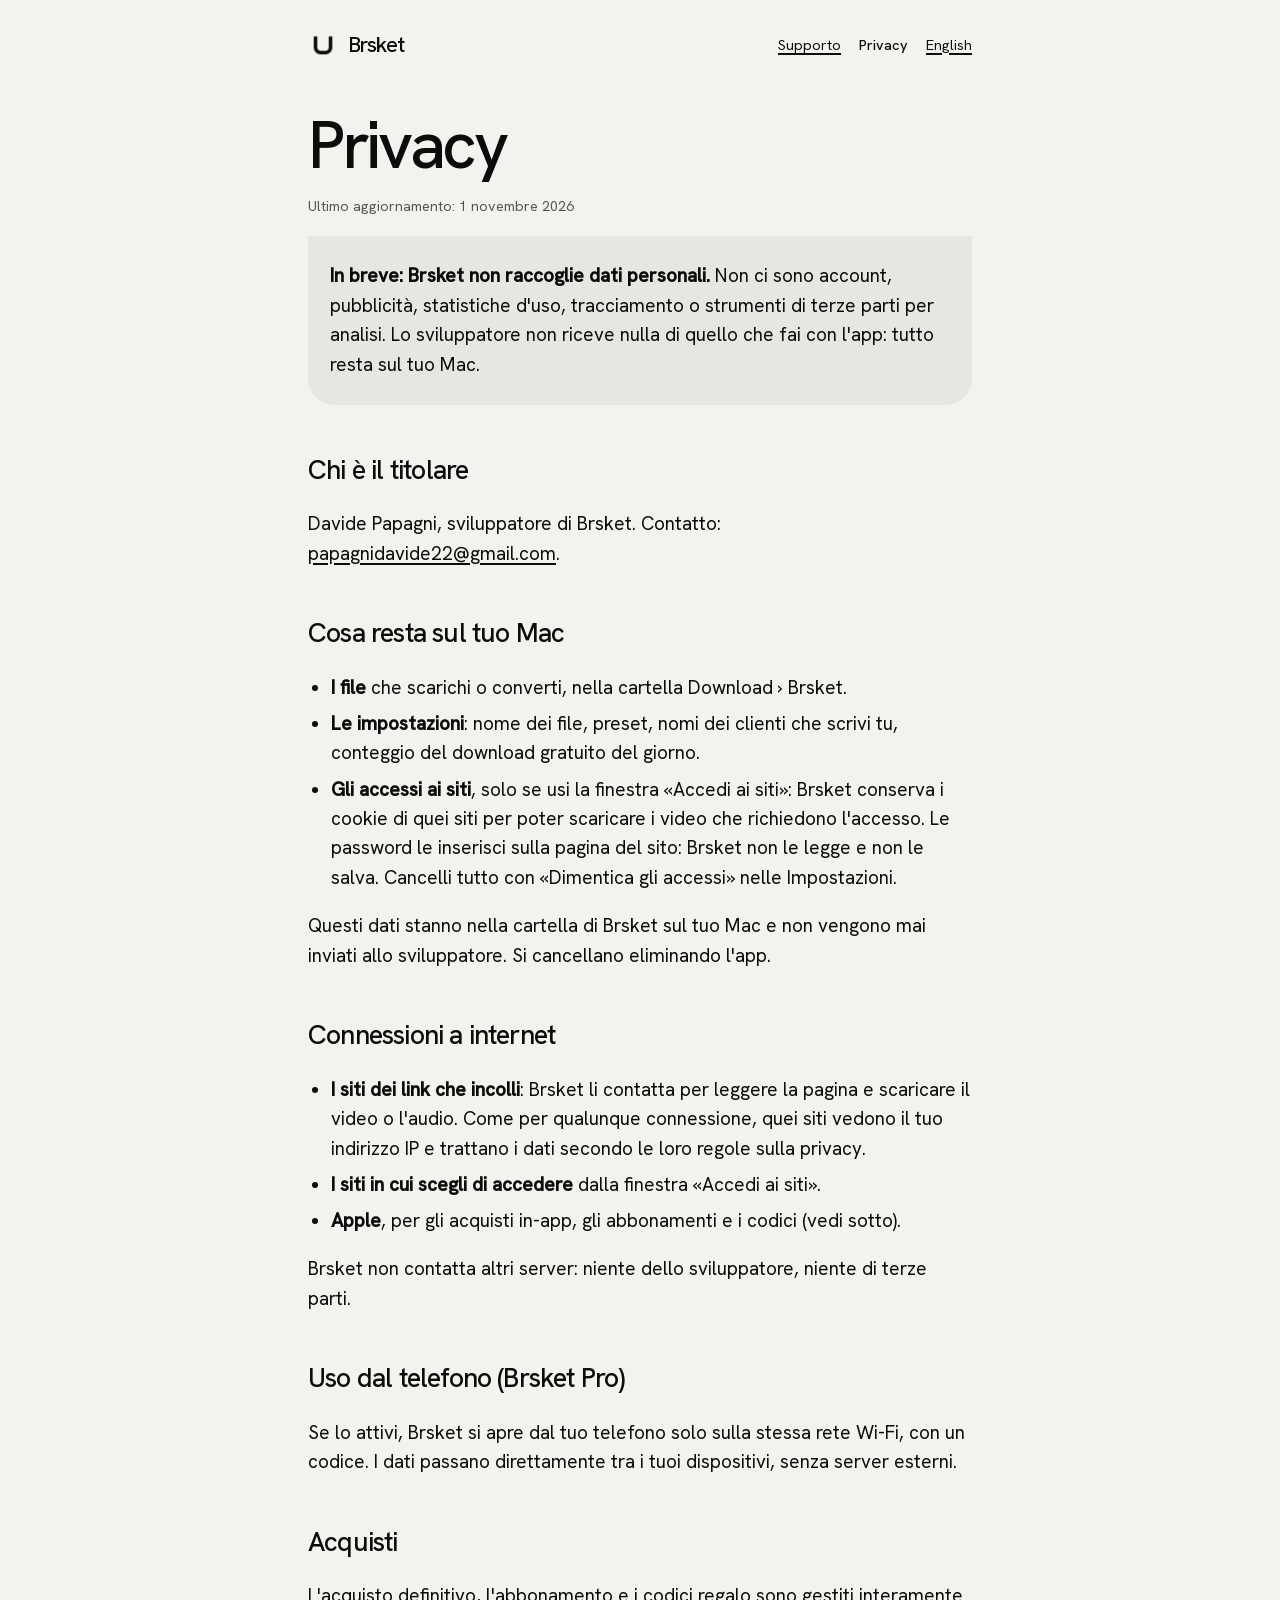
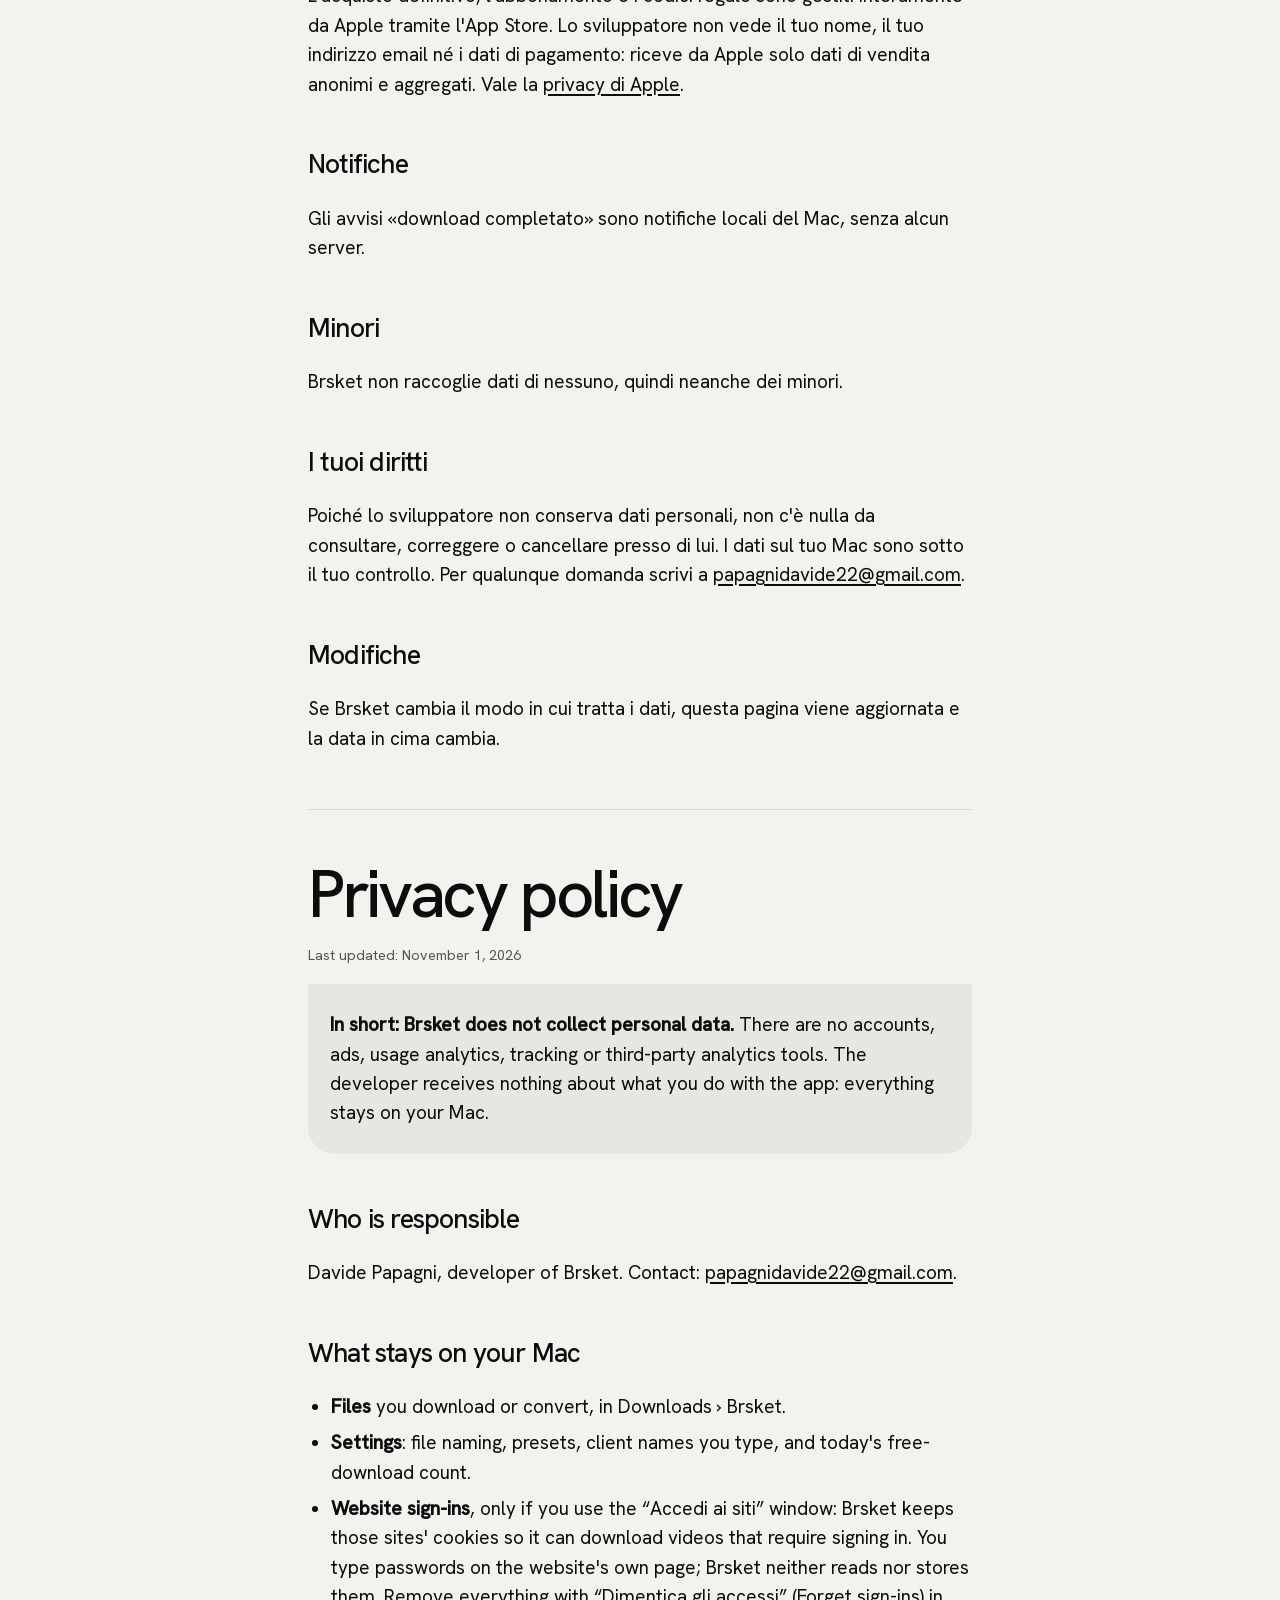
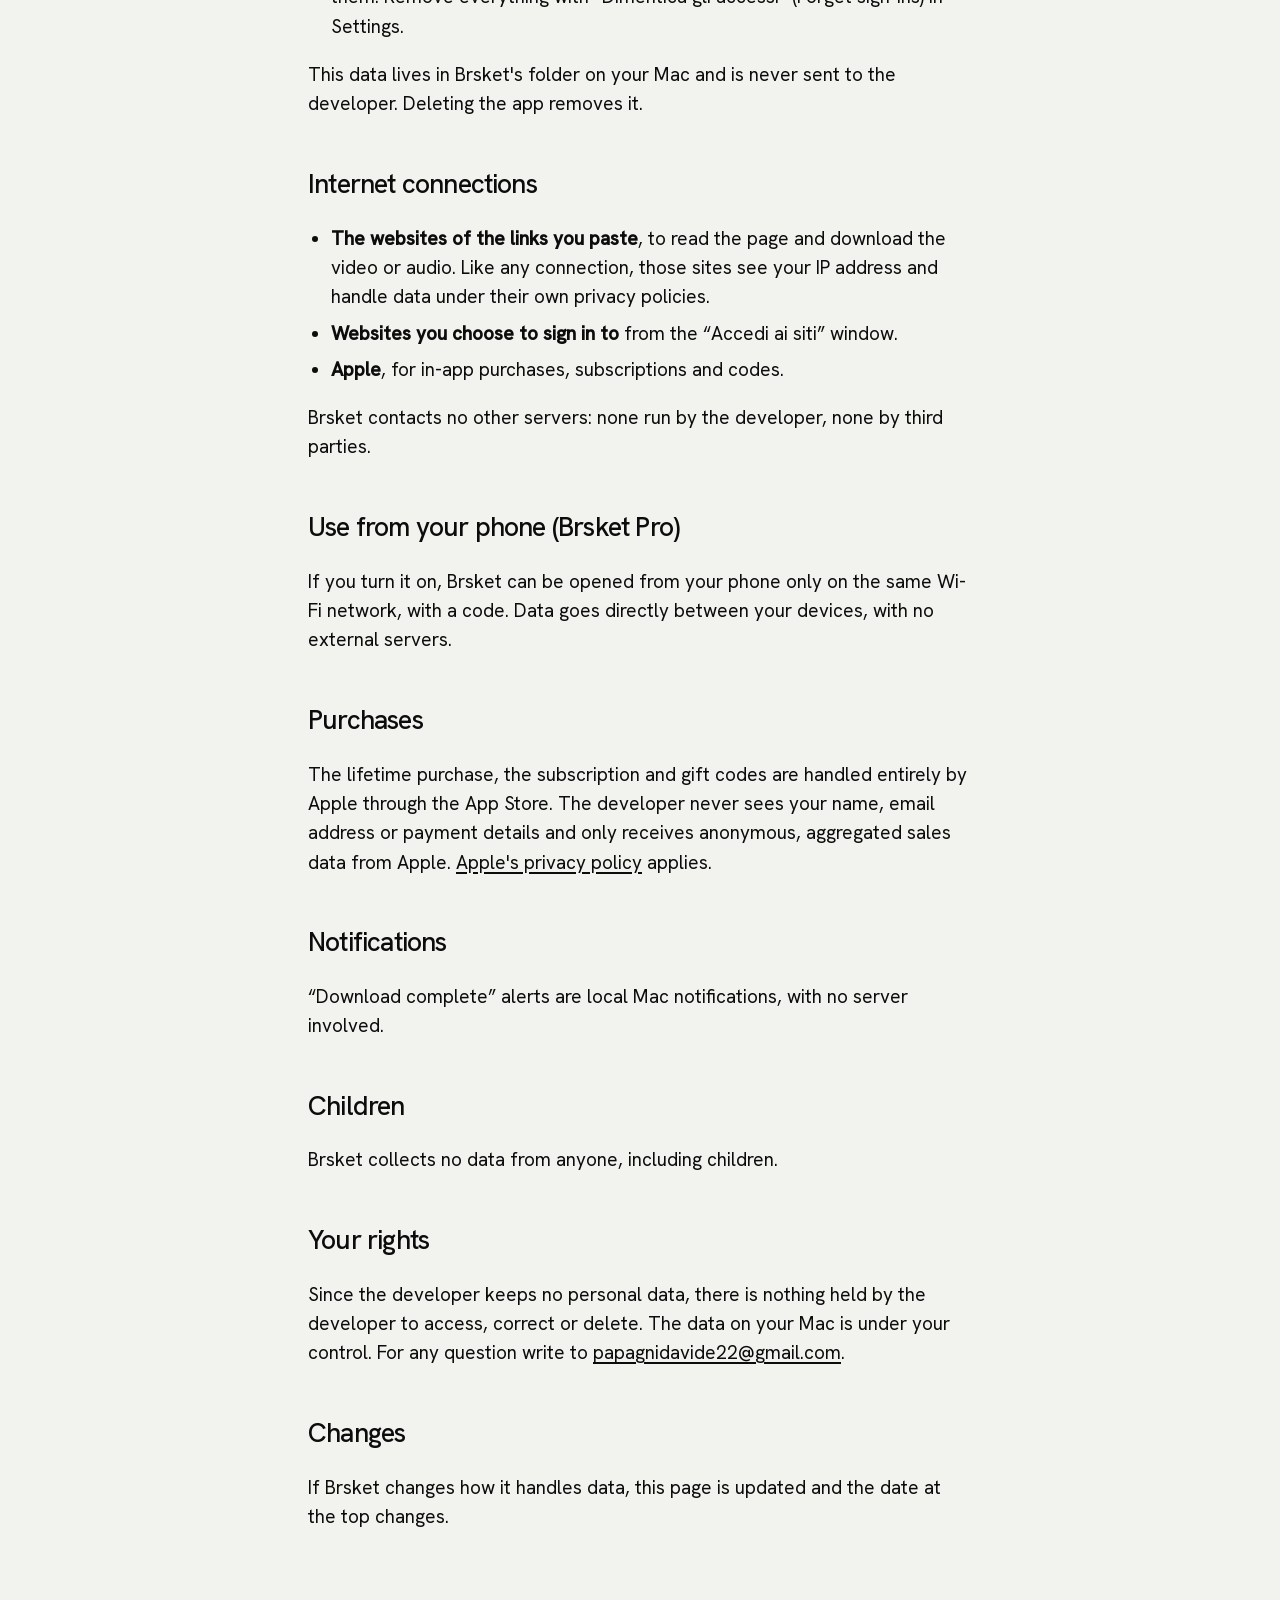
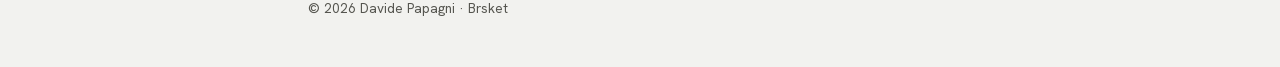
==== privacy.html @ 55c9a2e9 "Add files via upload" ====
<!doctype html>
<html lang="it">
<head>
<meta charset="utf-8">
<meta name="viewport" content="width=device-width, initial-scale=1">
<title>Brsket · Privacy</title>
<meta name="description" content="Privacy di Brsket per Mac: l'app non raccoglie dati personali; tutto resta sul tuo Mac.">
<link rel="icon" href="icon.png">
<link rel="stylesheet" href="stile.css">
</head>
<body>
<header>
  <a class="brand" href="./"><img src="icon.png" alt="">Brsket</a>
  <nav><a href="./">Supporto</a><a href="privacy.html" aria-current="page">Privacy</a><a href="#en">English</a></nav>
</header>
<main>
  <h1>Privacy</h1>
  <p class="muted">Ultimo aggiornamento: 1 novembre 2026</p>

  <div class="box">
    <p><b>In breve: Brsket non raccoglie dati personali.</b> Non ci sono account, pubblicità, statistiche d'uso, tracciamento o strumenti di terze parti per analisi. Lo sviluppatore non riceve nulla di quello che fai con l'app: tutto resta sul tuo Mac.</p>
  </div>

  <h2>Chi è il titolare</h2>
  <p>Davide Papagni, sviluppatore di Brsket. Contatto: <a href="mailto:papagnidavide22@gmail.com?subject=Privacy%20Brsket">papagnidavide22@gmail.com</a>.</p>

  <h2>Cosa resta sul tuo Mac</h2>
  <ul>
    <li><b>I file</b> che scarichi o converti, nella cartella Download › Brsket.</li>
    <li><b>Le impostazioni</b>: nome dei file, preset, nomi dei clienti che scrivi tu, conteggio del download gratuito del giorno.</li>
    <li><b>Gli accessi ai siti</b>, solo se usi la finestra «Accedi ai siti»: Brsket conserva i cookie di quei siti per poter scaricare i video che richiedono l'accesso. Le password le inserisci sulla pagina del sito: Brsket non le legge e non le salva. Cancelli tutto con «Dimentica gli accessi» nelle Impostazioni.</li>
  </ul>
  <p>Questi dati stanno nella cartella di Brsket sul tuo Mac e non vengono mai inviati allo sviluppatore. Si cancellano eliminando l'app.</p>

  <h2>Connessioni a internet</h2>
  <ul>
    <li><b>I siti dei link che incolli</b>: Brsket li contatta per leggere la pagina e scaricare il video o l'audio. Come per qualunque connessione, quei siti vedono il tuo indirizzo IP e trattano i dati secondo le loro regole sulla privacy.</li>
    <li><b>I siti in cui scegli di accedere</b> dalla finestra «Accedi ai siti».</li>
    <li><b>Apple</b>, per gli acquisti in-app, gli abbonamenti e i codici (vedi sotto).</li>
  </ul>
  <p>Brsket non contatta altri server: niente dello sviluppatore, niente di terze parti.</p>

  <h2>Uso dal telefono (Brsket Pro)</h2>
  <p>Se lo attivi, Brsket si apre dal tuo telefono solo sulla stessa rete Wi-Fi, con un codice. I dati passano direttamente tra i tuoi dispositivi, senza server esterni.</p>

  <h2>Acquisti</h2>
  <p>L'acquisto definitivo, l'abbonamento e i codici regalo sono gestiti interamente da Apple tramite l'App Store. Lo sviluppatore non vede il tuo nome, il tuo indirizzo email né i dati di pagamento: riceve da Apple solo dati di vendita anonimi e aggregati. Vale la <a href="https://www.apple.com/legal/privacy/">privacy di Apple</a>.</p>

  <h2>Notifiche</h2>
  <p>Gli avvisi «download completato» sono notifiche locali del Mac, senza alcun server.</p>

  <h2>Minori</h2>
  <p>Brsket non raccoglie dati di nessuno, quindi neanche dei minori.</p>

  <h2>I tuoi diritti</h2>
  <p>Poiché lo sviluppatore non conserva dati personali, non c'è nulla da consultare, correggere o cancellare presso di lui. I dati sul tuo Mac sono sotto il tuo controllo. Per qualunque domanda scrivi a <a href="mailto:papagnidavide22@gmail.com?subject=Privacy%20Brsket">papagnidavide22@gmail.com</a>.</p>

  <h2>Modifiche</h2>
  <p>Se Brsket cambia il modo in cui tratta i dati, questa pagina viene aggiornata e la data in cima cambia.</p>

  <section class="lang" id="en" lang="en">
    <h1>Privacy policy</h1>
    <p class="muted">Last updated: November 1, 2026</p>
    <div class="box">
      <p><b>In short: Brsket does not collect personal data.</b> There are no accounts, ads, usage analytics, tracking or third-party analytics tools. The developer receives nothing about what you do with the app: everything stays on your Mac.</p>
    </div>
    <h2>Who is responsible</h2>
    <p>Davide Papagni, developer of Brsket. Contact: <a href="mailto:papagnidavide22@gmail.com?subject=Brsket%20privacy">papagnidavide22@gmail.com</a>.</p>
    <h2>What stays on your Mac</h2>
    <ul>
      <li><b>Files</b> you download or convert, in Downloads › Brsket.</li>
      <li><b>Settings</b>: file naming, presets, client names you type, and today's free-download count.</li>
      <li><b>Website sign-ins</b>, only if you use the “Accedi ai siti” window: Brsket keeps those sites' cookies so it can download videos that require signing in. You type passwords on the website's own page; Brsket neither reads nor stores them. Remove everything with “Dimentica gli accessi” (Forget sign-ins) in Settings.</li>
    </ul>
    <p>This data lives in Brsket's folder on your Mac and is never sent to the developer. Deleting the app removes it.</p>
    <h2>Internet connections</h2>
    <ul>
      <li><b>The websites of the links you paste</b>, to read the page and download the video or audio. Like any connection, those sites see your IP address and handle data under their own privacy policies.</li>
      <li><b>Websites you choose to sign in to</b> from the “Accedi ai siti” window.</li>
      <li><b>Apple</b>, for in-app purchases, subscriptions and codes.</li>
    </ul>
    <p>Brsket contacts no other servers: none run by the developer, none by third parties.</p>
    <h2>Use from your phone (Brsket Pro)</h2>
    <p>If you turn it on, Brsket can be opened from your phone only on the same Wi-Fi network, with a code. Data goes directly between your devices, with no external servers.</p>
    <h2>Purchases</h2>
    <p>The lifetime purchase, the subscription and gift codes are handled entirely by Apple through the App Store. The developer never sees your name, email address or payment details and only receives anonymous, aggregated sales data from Apple. <a href="https://www.apple.com/legal/privacy/">Apple's privacy policy</a> applies.</p>
    <h2>Notifications</h2>
    <p>“Download complete” alerts are local Mac notifications, with no server involved.</p>
    <h2>Children</h2>
    <p>Brsket collects no data from anyone, including children.</p>
    <h2>Your rights</h2>
    <p>Since the developer keeps no personal data, there is nothing held by the developer to access, correct or delete. The data on your Mac is under your control. For any question write to <a href="mailto:papagnidavide22@gmail.com?subject=Brsket%20privacy">papagnidavide22@gmail.com</a>.</p>
    <h2>Changes</h2>
    <p>If Brsket changes how it handles data, this page is updated and the date at the top changes.</p>
  </section>
</main>
<footer>© 2026 Davide Papagni · Brsket</footer>
</body>
</html>
---- stile.css ----
/* Sito di Brsket (supporto e privacy): stessi colori e carattere dell'app */
/* Hanken Grotesk ospitato qui (licenza OFL, fonts/OFL.txt): nessuna richiesta a Google Fonts */
@font-face{font-family:"Hanken Grotesk";font-style:normal;font-weight:400 500;font-display:swap;src:url(fonts/hanken-latin-ext.woff2) format("woff2");
  unicode-range:U+0100-02BA,U+02BD-02C5,U+02C7-02CC,U+02CE-02D7,U+02DD-02FF,U+0304,U+0308,U+0329,U+1D00-1DBF,U+1E00-1E9F,U+1EF2-1EFF,U+2020,U+20A0-20AB,U+20AD-20C4,U+2113,U+2C60-2C7F,U+A720-A7FF}
@font-face{font-family:"Hanken Grotesk";font-style:normal;font-weight:400 500;font-display:swap;src:url(fonts/hanken-latin.woff2) format("woff2");
  unicode-range:U+0000-00FF,U+0131,U+0152-0153,U+02BB-02BC,U+02C6,U+02DA,U+02DC,U+0304,U+0308,U+0329,U+2000-206F,U+20AC,U+2122,U+2191,U+2193,U+2212,U+2215,U+FEFF,U+FFFD}
:root{
  --bg:#f2f2ef; --surface:#e6e6e2; --ink:#0c0c0c; --muted:#55554f; --line:#d9d9d4;
  --font:"Hanken Grotesk",-apple-system,BlinkMacSystemFont,"Helvetica Neue",Arial,sans-serif;
  --m:clamp(16px,4vw,48px);
}
@media (prefers-color-scheme:dark){
  :root{ --bg:#0c0c0c; --surface:#1a1a19; --ink:#f2f2ef; --muted:#a8a8a1; --line:#262624; }
}
*{box-sizing:border-box}
html{-webkit-text-size-adjust:100%}
body{margin:0;background:var(--bg);color:var(--ink);font-family:var(--font);font-size:clamp(1.0625rem,1rem + .25vw,1.1875rem);
  line-height:1.55;-webkit-font-smoothing:antialiased}
a{color:inherit;text-underline-offset:3px;text-decoration-thickness:1.5px}
header,main,footer{max-width:760px;margin:0 auto;padding:0 var(--m)}
header{display:flex;flex-wrap:wrap;justify-content:space-between;align-items:center;gap:12px 16px;padding-top:28px;padding-bottom:28px}
.brand{display:flex;gap:10px;align-items:center;font-weight:500;font-size:1.35rem;letter-spacing:-.04em;text-decoration:none}
.brand img{width:30px;height:30px;border-radius:7px}
nav{display:flex;flex-wrap:wrap;gap:6px 18px;font-size:.9rem}
nav a[aria-current]{text-decoration:none;font-weight:500}
h1{font-size:clamp(2.4rem,1.6rem + 3.4vw,4.2rem);font-weight:500;letter-spacing:-.05em;line-height:.95;margin:24px 0 18px}
h2{font-size:clamp(1.35rem,1.2rem + .6vw,1.7rem);font-weight:500;letter-spacing:-.03em;margin:44px 0 10px}
h3{font-size:1.05em;font-weight:500;margin:26px 0 6px}
p,li{color:var(--ink);overflow-wrap:anywhere}
.lead{font-size:clamp(1.2rem,1.1rem + .5vw,1.45rem);letter-spacing:-.015em;line-height:1.4;margin:0 0 8px}
.muted{color:var(--muted);font-size:.9rem}
.box{background:var(--surface);padding:20px 22px;border-radius:0 0 1.4em 1.4em;margin:18px 0}
.box p{margin:.3em 0}
ul{padding-left:1.2em}
li{margin:.35em 0}
.lang{margin:56px 0 0;padding-top:28px;border-top:1px solid var(--line)}
footer{padding-top:48px;padding-bottom:48px;color:var(--muted);font-size:.85rem}
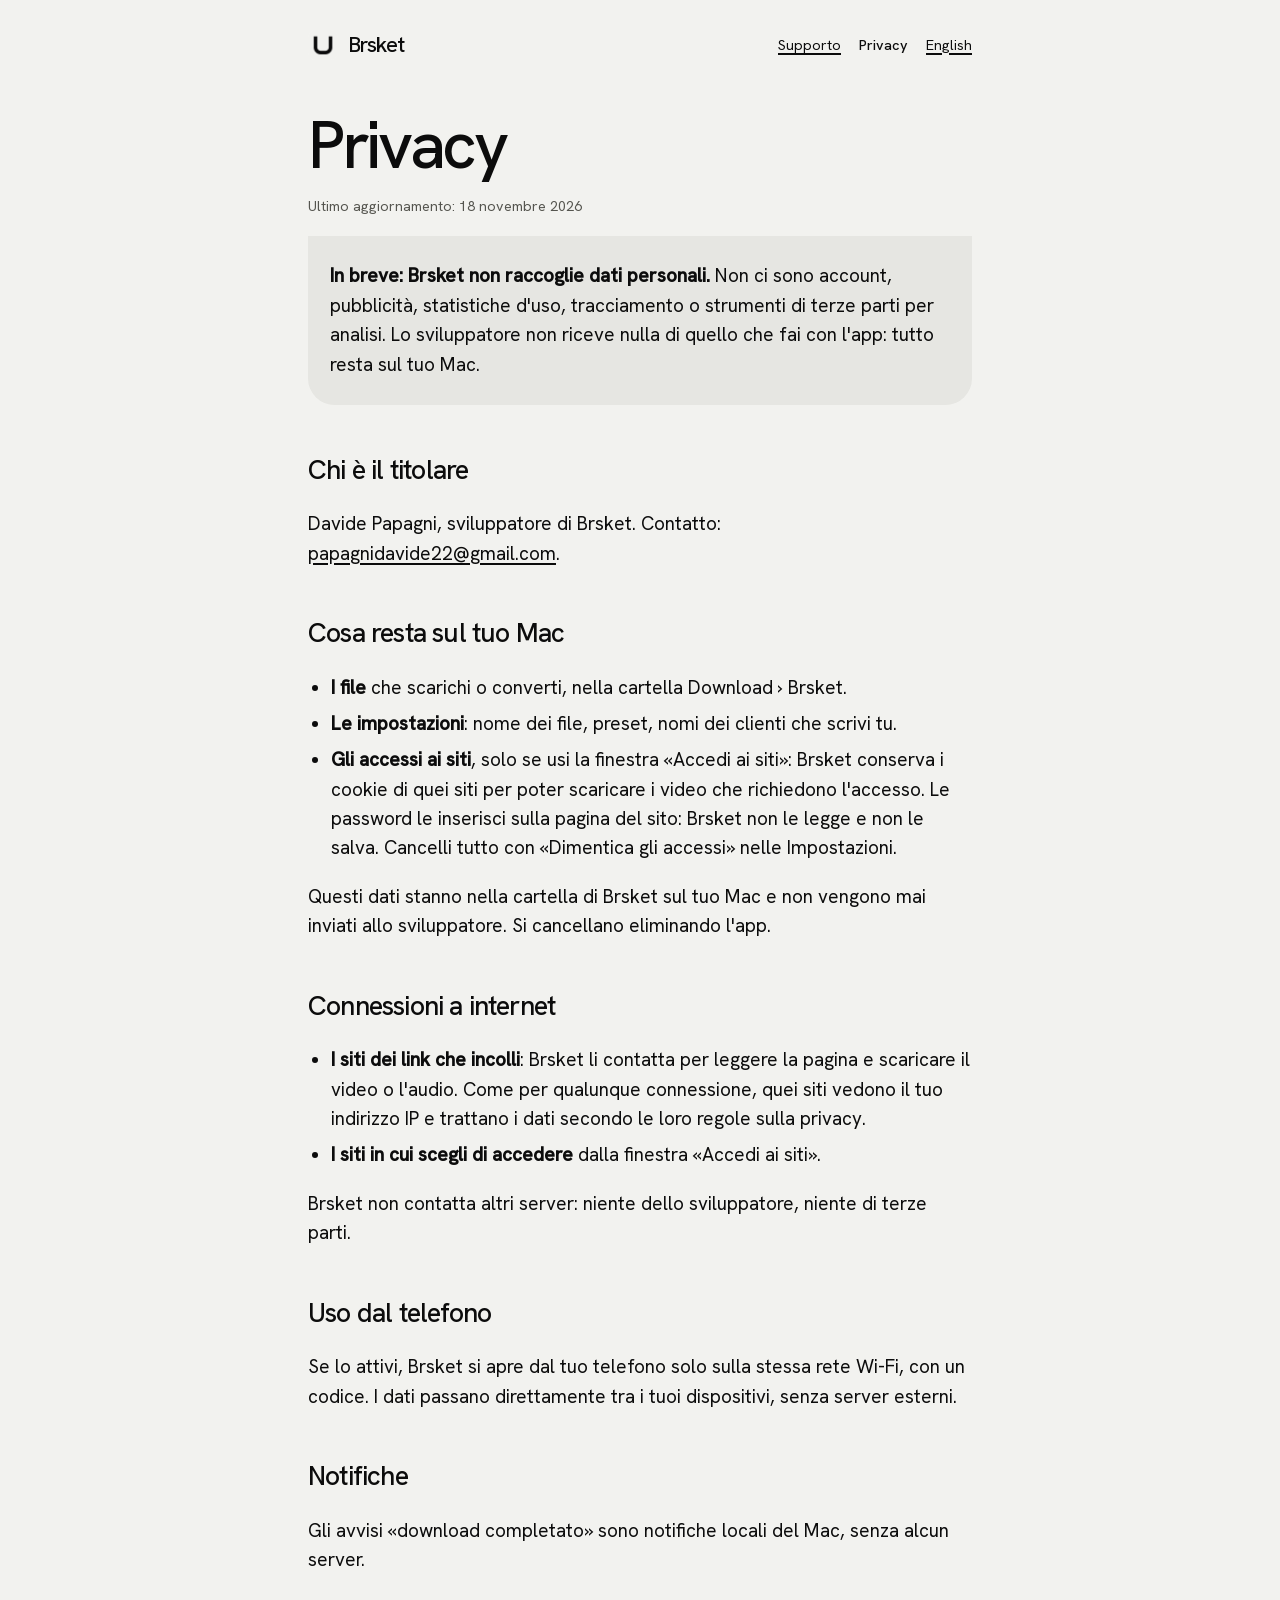
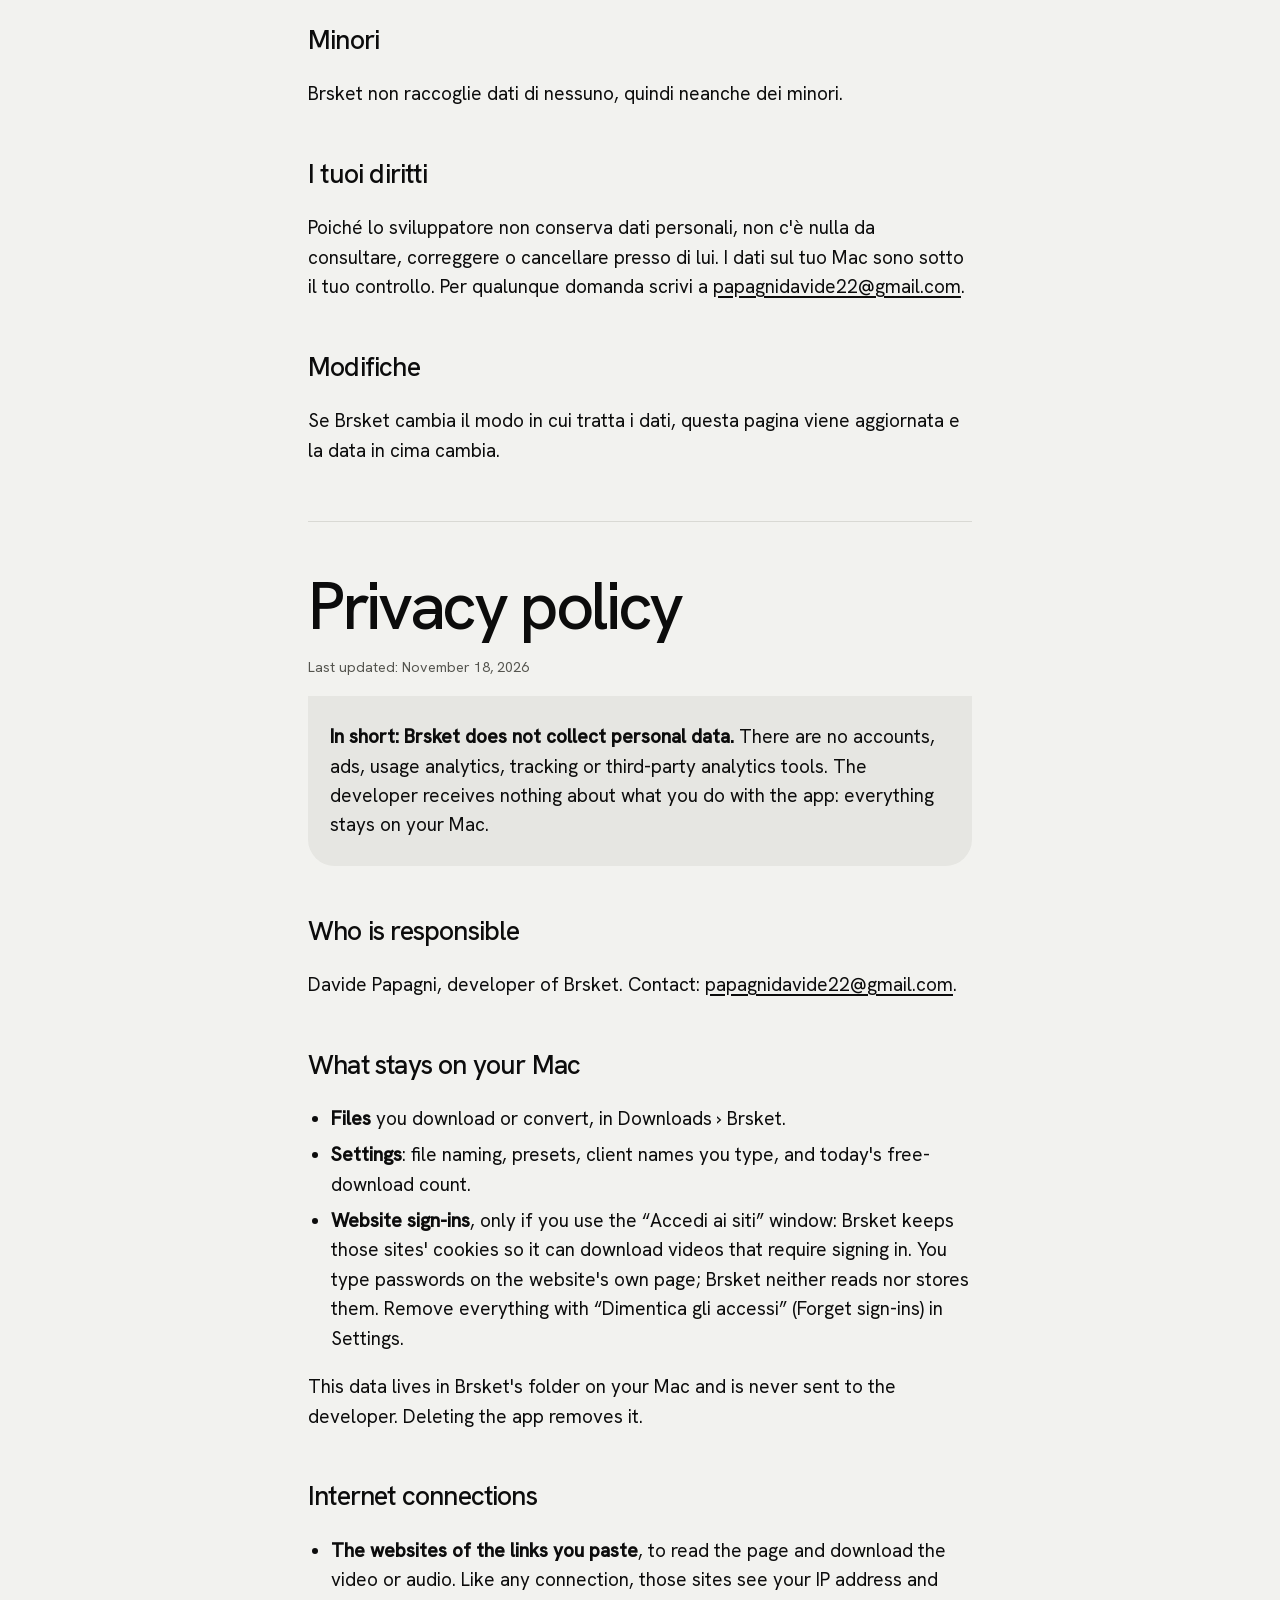
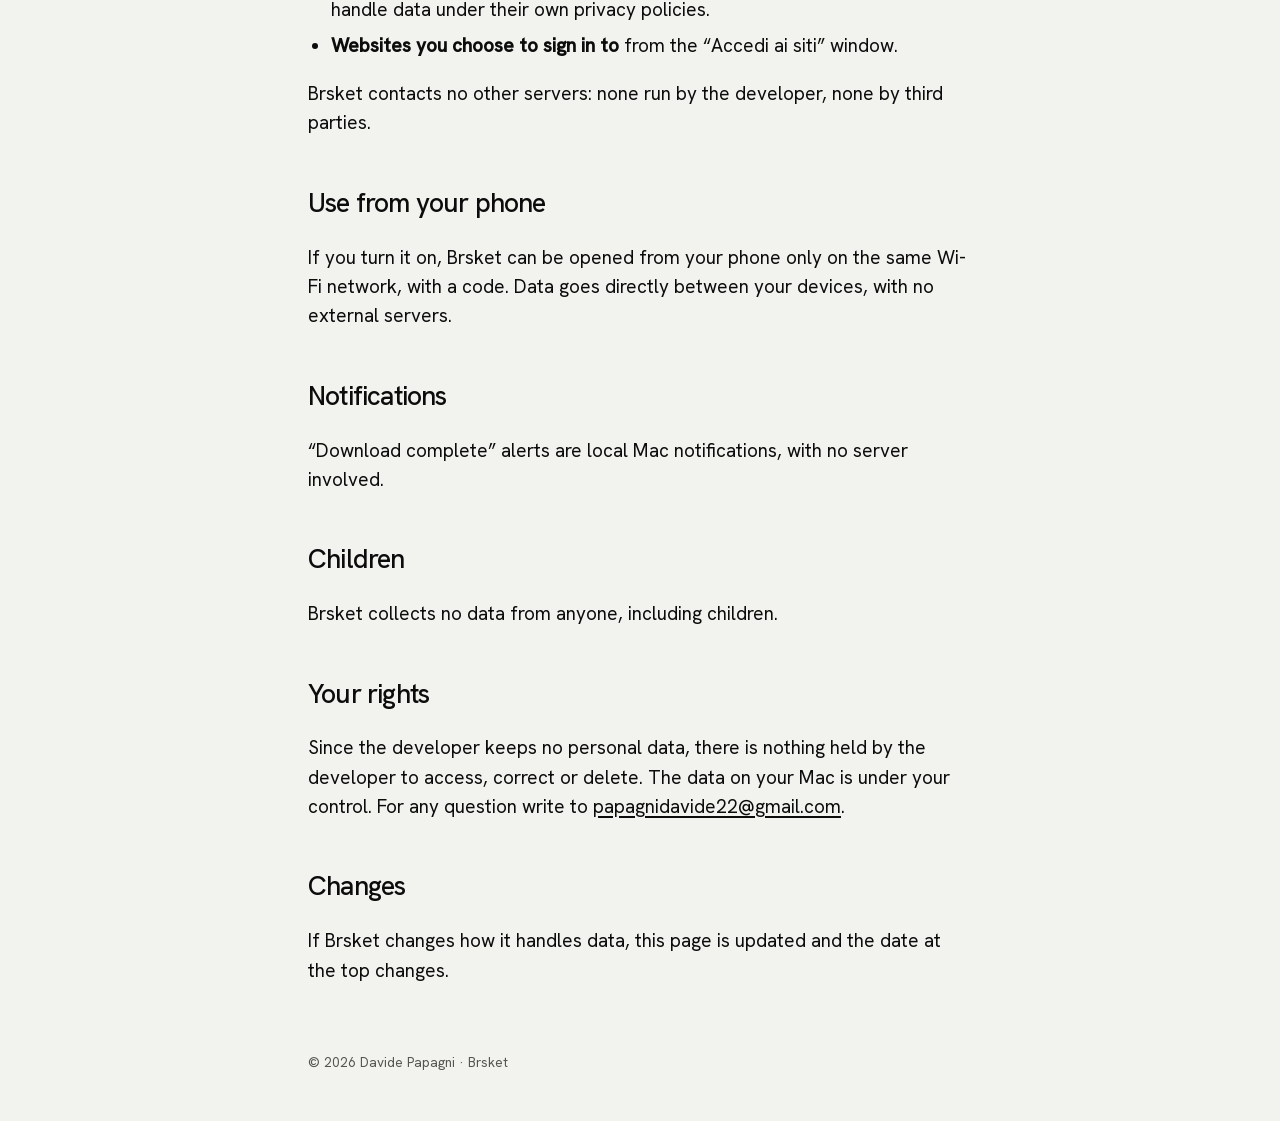
==== commit 2185fb5f: "Brsket is now free: update support and privacy pages" ====
--- a/privacy.html
+++ b/privacy.html
@@ -15,7 +15,7 @@
 </header>
 <main>
   <h1>Privacy</h1>
-  <p class="muted">Ultimo aggiornamento: 1 novembre 2026</p>
+  <p class="muted">Ultimo aggiornamento: 18 novembre 2026</p>
 
   <div class="box">
     <p><b>In breve: Brsket non raccoglie dati personali.</b> Non ci sono account, pubblicità, statistiche d'uso, tracciamento o strumenti di terze parti per analisi. Lo sviluppatore non riceve nulla di quello che fai con l'app: tutto resta sul tuo Mac.</p>
@@ -27,7 +27,7 @@
   <h2>Cosa resta sul tuo Mac</h2>
   <ul>
     <li><b>I file</b> che scarichi o converti, nella cartella Download › Brsket.</li>
-    <li><b>Le impostazioni</b>: nome dei file, preset, nomi dei clienti che scrivi tu, conteggio del download gratuito del giorno.</li>
+    <li><b>Le impostazioni</b>: nome dei file, preset, nomi dei clienti che scrivi tu.</li>
     <li><b>Gli accessi ai siti</b>, solo se usi la finestra «Accedi ai siti»: Brsket conserva i cookie di quei siti per poter scaricare i video che richiedono l'accesso. Le password le inserisci sulla pagina del sito: Brsket non le legge e non le salva. Cancelli tutto con «Dimentica gli accessi» nelle Impostazioni.</li>
   </ul>
   <p>Questi dati stanno nella cartella di Brsket sul tuo Mac e non vengono mai inviati allo sviluppatore. Si cancellano eliminando l'app.</p>
@@ -36,15 +36,11 @@
   <ul>
     <li><b>I siti dei link che incolli</b>: Brsket li contatta per leggere la pagina e scaricare il video o l'audio. Come per qualunque connessione, quei siti vedono il tuo indirizzo IP e trattano i dati secondo le loro regole sulla privacy.</li>
     <li><b>I siti in cui scegli di accedere</b> dalla finestra «Accedi ai siti».</li>
-    <li><b>Apple</b>, per gli acquisti in-app, gli abbonamenti e i codici (vedi sotto).</li>
   </ul>
   <p>Brsket non contatta altri server: niente dello sviluppatore, niente di terze parti.</p>
 
-  <h2>Uso dal telefono (Brsket Pro)</h2>
+  <h2>Uso dal telefono</h2>
   <p>Se lo attivi, Brsket si apre dal tuo telefono solo sulla stessa rete Wi-Fi, con un codice. I dati passano direttamente tra i tuoi dispositivi, senza server esterni.</p>
-
-  <h2>Acquisti</h2>
-  <p>L'acquisto definitivo, l'abbonamento e i codici regalo sono gestiti interamente da Apple tramite l'App Store. Lo sviluppatore non vede il tuo nome, il tuo indirizzo email né i dati di pagamento: riceve da Apple solo dati di vendita anonimi e aggregati. Vale la <a href="https://www.apple.com/legal/privacy/">privacy di Apple</a>.</p>
 
   <h2>Notifiche</h2>
   <p>Gli avvisi «download completato» sono notifiche locali del Mac, senza alcun server.</p>
@@ -60,7 +56,7 @@
 
   <section class="lang" id="en" lang="en">
     <h1>Privacy policy</h1>
-    <p class="muted">Last updated: November 1, 2026</p>
+    <p class="muted">Last updated: November 18, 2026</p>
     <div class="box">
       <p><b>In short: Brsket does not collect personal data.</b> There are no accounts, ads, usage analytics, tracking or third-party analytics tools. The developer receives nothing about what you do with the app: everything stays on your Mac.</p>
     </div>
@@ -77,13 +73,10 @@
     <ul>
       <li><b>The websites of the links you paste</b>, to read the page and download the video or audio. Like any connection, those sites see your IP address and handle data under their own privacy policies.</li>
       <li><b>Websites you choose to sign in to</b> from the “Accedi ai siti” window.</li>
-      <li><b>Apple</b>, for in-app purchases, subscriptions and codes.</li>
     </ul>
     <p>Brsket contacts no other servers: none run by the developer, none by third parties.</p>
-    <h2>Use from your phone (Brsket Pro)</h2>
+    <h2>Use from your phone</h2>
     <p>If you turn it on, Brsket can be opened from your phone only on the same Wi-Fi network, with a code. Data goes directly between your devices, with no external servers.</p>
-    <h2>Purchases</h2>
-    <p>The lifetime purchase, the subscription and gift codes are handled entirely by Apple through the App Store. The developer never sees your name, email address or payment details and only receives anonymous, aggregated sales data from Apple. <a href="https://www.apple.com/legal/privacy/">Apple's privacy policy</a> applies.</p>
     <h2>Notifications</h2>
     <p>“Download complete” alerts are local Mac notifications, with no server involved.</p>
     <h2>Children</h2>
